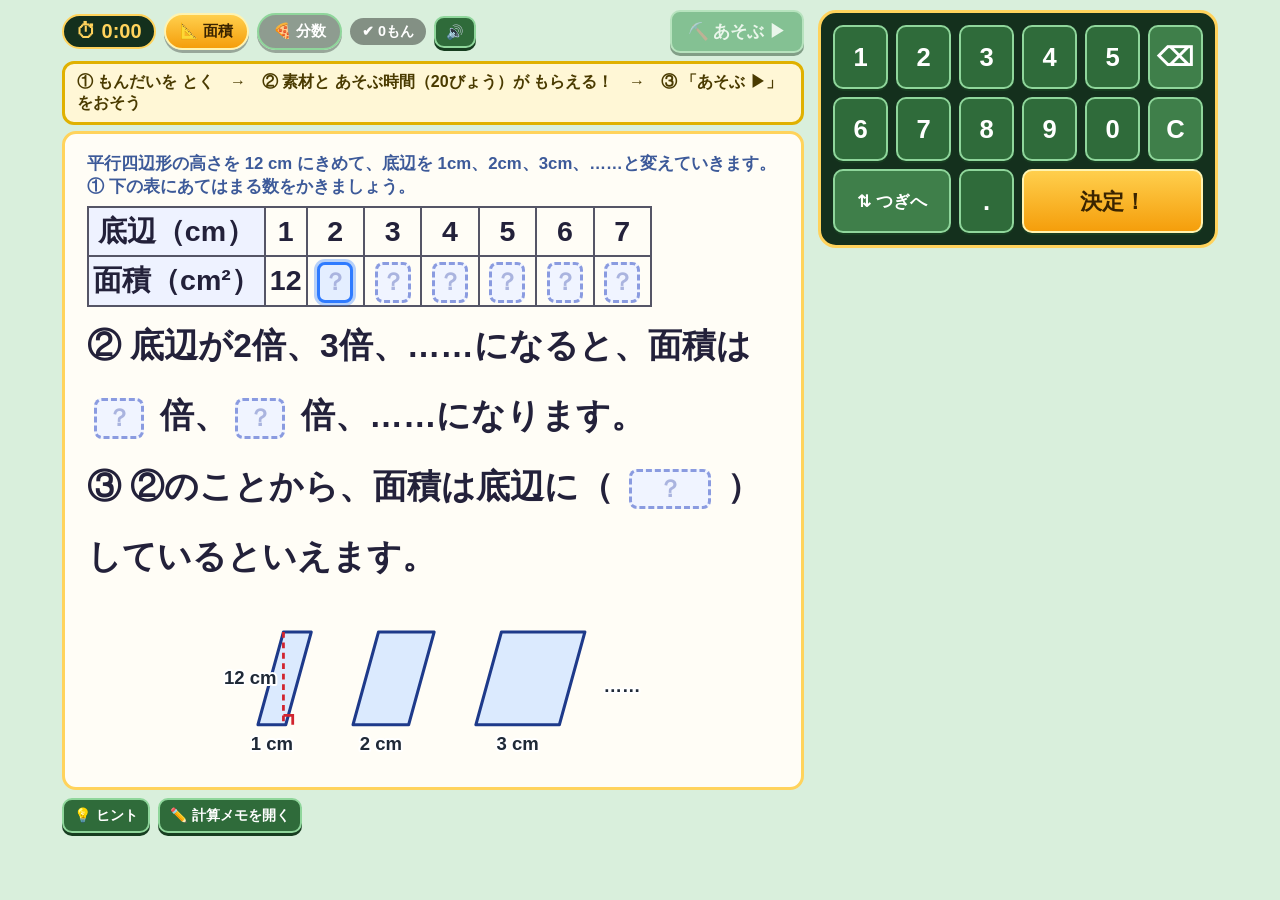
==== quiz/index.html @ 8e4e3032 "ブロックワールド2: Voxelcraftをもとに、算数でためる時間と素材のサバイバル版を作成 - 日本語化・タイトル簡単化・レシピ帳 - 算数(面積・分数)をiframeで重ね、正解で素材+20秒(" ====
<!DOCTYPE html>
<html lang="ja">
<head>
<meta charset="utf-8">
<meta name="viewport" content="width=device-width, initial-scale=1, viewport-fit=cover">
<title>BlockWorld2 もんだい</title>
<link rel="stylesheet" href="style.css">
</head>
<body>

<main id="app">

  <!-- もんだい：どんどん出る -->
  <section id="quiz" class="view active">
    <div class="q-top">
      <span class="mc-status pill big"></span>
      <button class="unit-tab" data-unit="area" type="button">📐 面積</button>
      <button class="unit-tab" data-unit="frac" type="button">🍕 分数</button>
      <span id="qCount" class="pill"></span>
      <span id="qWrong" class="pill review"></span>
      <button id="tSound" class="btn small" type="button" aria-label="効果音の切りかえ">🔊</button>
      <button id="goPlay" class="btn small green-btn" type="button">⛏️ あそぶ ▶</button>
    </div>
    <div id="qNote" class="note" hidden>① もんだいを とく　→　② 素材と あそぶ時間（20びょう）が もらえる！　→　③ 「あそぶ ▶」をおそう</div>
    <div class="card q-card">
      <div id="badge" class="badge" hidden>🔁 ふくしゅう（まえに まちがえた問題）</div>
      <div id="inst" class="inst"></div>
      <div id="stem" class="stem"></div>
      <div id="vis" class="vis"></div>
    </div>
    <div class="actions">
      <button id="hintBtn" class="btn small" type="button">💡 ヒント</button>
      <button id="memoBtn" class="btn small" type="button">✏️ 計算メモを開く</button>
    </div>
    <div id="hintBox" class="card hint" hidden></div>
    <div id="fb" class="feedback" hidden></div>
  </section>

</main>

<!-- 画面下部：算数パッド -->
<div id="pad" aria-label="入力パッド">
  <div id="choices" class="choices" hidden></div>
  <div class="keys">
    <button type="button" data-k="1">1</button><button type="button" data-k="2">2</button><button type="button" data-k="3">3</button>
    <button type="button" data-k="4">4</button><button type="button" data-k="5">5</button><button type="button" data-k="bs" class="fn" aria-label="1文字消す">⌫</button>
    <button type="button" data-k="6">6</button><button type="button" data-k="7">7</button><button type="button" data-k="8">8</button>
    <button type="button" data-k="9">9</button><button type="button" data-k="0">0</button><button type="button" data-k="clr" class="fn" aria-label="クリア">C</button>
    <button type="button" data-k="swap" class="fn wide2">⇅ つぎへ</button>
    <button type="button" data-k="." class="dot">.</button>
    <button type="button" data-k="enter" id="enter" class="enter wide3">決定！</button>
  </div>
</div>

<!-- 手書きメモ -->
<div id="memo" hidden>
  <div class="memo-bar">
    <button id="memoPen" class="btn small on" type="button">✏️ えんぴつ</button>
    <button id="memoEr" class="btn small" type="button">🧽 消しゴム</button>
    <button id="memoClr" class="btn small" type="button">🗑️ 全消去</button>
    <button id="memoClose" class="btn small" type="button">✖ とじる</button>
  </div>
  <canvas id="memoCv"></canvas>
</div>

<script src="app.js"></script>
</body>
</html>
---- quiz/style.css ----
/* BlockWorld */
:root {
  --bg1: #14301d; --bg2: #2f7a3f; --gold: #ffd35c; --ink: #23213a; --card: #fffdf6;
  --blue: #2f7bff; --red: #e5484d; --green: #22a55b; --padh: 0px;
  font-size: 16px;
}
* { box-sizing: border-box; }
[hidden] { display: none !important; }
html, body { margin: 0; }
body {
  font-family: "Hiragino Maru Gothic ProN", "Yu Gothic UI", "Meiryo", "Noto Sans JP", sans-serif;
  color: #fff; background: linear-gradient(#7ec8ff 0, #bfe6ff 30%, #4c9a52 30%, #2c6a36 100%) fixed;
  min-height: 100vh; padding-bottom: calc(var(--padh) + 16px); -webkit-text-size-adjust: 100%;
}
button { font: inherit; cursor: pointer; }
a { color: inherit; }
#app { max-width: 820px; margin: 0 auto; padding: 14px; }
.view { display: none; }
.view.active { display: block; }

/* ボタン */
.btn { background: #2f6b3a; color: #fff; border: 2px solid #8fd69b; border-radius: 12px; padding: 10px 14px; font-weight: 700; box-shadow: 0 3px 0 #173d20; text-decoration: none; display: inline-block; }
.btn:active { transform: translateY(2px); box-shadow: 0 1px 0 #173d20; }
.btn.small { padding: 6px 10px; font-size: .88rem; border-radius: 10px; }
.btn.on { outline: 3px solid var(--gold); }
.green-btn { background: #1f8a3b; }
.icon { background: rgba(0, 0, 0, .35); color: #fff; border: 1px solid rgba(255, 255, 255, .5); border-radius: 8px; width: 38px; height: 38px; font-size: 1.1rem; padding: 0; }
.pill { background: rgba(0, 0, 0, .4); border-radius: 999px; padding: 4px 12px; font-weight: 800; font-size: .9rem; white-space: nowrap; }
.pill.green { background: #1f8a3b; }
.pill.review { background: #b45309; }

/* はじめの画面 */
#start { text-align: center; padding-top: 18px; }
h1 { font-size: clamp(2.2rem, 10vw, 3.6rem); margin: .1em 0; color: #fff; text-shadow: 0 4px 0 #1b4a24, 0 0 18px rgba(0, 0, 0, .4); }
.lead { font-weight: 700; line-height: 1.7; text-shadow: 0 1px 4px rgba(0, 0, 0, .6); }
.status-pill { display: inline-block; font-size: 1.15rem; background: rgba(0, 0, 0, .45); border-radius: 999px; padding: 6px 18px; font-weight: 800; }
.note { font-weight: 700; text-shadow: 0 1px 4px rgba(0, 0, 0, .6); }
.choices2 { display: grid; gap: 14px; margin: 18px auto; max-width: 520px; }
.big-btn { display: flex; flex-direction: column; align-items: center; gap: 2px; padding: 22px 14px; border-radius: 18px; border: 4px solid #fff; color: #fff; text-decoration: none; font: inherit; box-shadow: 0 6px 0 rgba(0, 0, 0, .35); cursor: pointer; }
.big-btn:active { transform: translateY(3px); box-shadow: 0 3px 0 rgba(0, 0, 0, .35); }
.big-btn b { font-size: 1.5rem; }
.big-btn small { font-size: .9rem; opacity: .95; }
.big-btn .bi { font-size: 2.6rem; }
.big-btn.quiz { background: linear-gradient(#5b8cff, #2f56c9); }
.big-btn.play { background: linear-gradient(#35b24f, #1d7a31); }

/* もんだい */
.q-top { display: flex; flex-wrap: wrap; gap: 8px; align-items: center; margin-bottom: 8px; }
.q-top .green-btn { margin-left: auto; }
.card { background: rgba(255, 255, 255, .14); border: 1px solid rgba(255, 255, 255, .3); border-radius: 14px; padding: 12px 14px; margin: 10px 0; }
.q-card { background: var(--card); color: var(--ink); border: 3px solid var(--gold); padding: 14px; }
.badge { display: inline-block; background: #b45309; color: #fff; border-radius: 999px; padding: 2px 12px; font-weight: 800; font-size: .85rem; margin-bottom: 6px; }
.inst { font-size: .95rem; font-weight: 700; color: #3d5a99; margin-bottom: 8px; }
.stem { font-size: 1.35rem; line-height: 2.2; font-weight: 700; display: block; }
.vis { margin-top: 10px; text-align: center; }
.viz { width: 100%; max-width: 420px; height: auto; }
.viz.small { max-width: 280px; }
.svt { font-size: 13px; fill: #223; font-weight: 700; } .svt.big { font-size: 15px; } .svt.w { fill: #fff; }
.nlwrap { overflow-x: auto; }
.numline { min-width: 560px; max-width: none; }
.mk { cursor: pointer; } .mkp { fill: #e5484d; } .mkc { fill: #fff; stroke: #e5484d; stroke-width: 2.5; } .mkt { font-size: 15px; font-weight: 800; fill: #b02a30; }
.mk:hover .mkc, .mk:focus .mkc { fill: #ffe6e6; } .mk.sel .mkc { fill: #e5484d; } .mk.sel .mkt { fill: #fff; } .mk:focus { outline: none; }
.cakeline { font-weight: 700; margin-bottom: 4px; }
.golem { display: inline-block; text-align: center; }
.golem-face { font-size: 3.2rem; }
.armor { background: #3a3a4e; color: #fff; border-radius: 10px; padding: 4px 14px; border: 2px solid #aab; }
.scale { display: flex; justify-content: center; align-items: center; gap: 14px; font-size: 1.2rem; }
.scale .pan { background: #fff4c4; border: 2px solid #c9a227; border-radius: 10px; padding: 4px 12px; }
.beam { font-size: 2.2rem; }
.fusion { font-size: 1.2rem; } .fusion .plus { margin: 0 .6em; }
.small-note { font-size: .82rem; color: #3d5a99; font-weight: 700; }

/* 分数の表示 */
.frac { display: inline-flex; flex-direction: column; align-items: center; vertical-align: middle; margin: 0 .18em; line-height: 1.25; }
.frac > .num, .frac > .den { padding: 0 .2em; display: flex; justify-content: center; align-items: center; min-width: 1.2em; }
.frac > .bar { align-self: stretch; height: 3px; background: currentColor; border-radius: 2px; margin: 1px 0; }
.mixed { display: inline-flex; align-items: center; vertical-align: middle; margin: 0 .15em; }
.mixed > .whole { margin-right: .08em; }
.txt { display: inline; }

/* 入力スロット */
.fld { display: inline-flex; flex-direction: column; align-items: center; vertical-align: middle; margin: 0 .2em; line-height: 1.2; }
.fld.t-frac { flex-direction: row; flex-wrap: wrap; justify-content: center; }
.fld.t-frac .mxtog { flex: 0 0 100%; margin-bottom: 4px; }
.frow { display: inline-flex; align-items: center; }
.fld .unit { margin-left: .3em; font-size: 1rem; }
.slot { display: inline-flex; align-items: center; justify-content: center; min-width: 2.1em; height: 1.7em; padding: 0 .2em; border: 3px dashed #8a9be0; border-radius: 8px; background: #f0f4ff; color: #12306b; font-weight: 800; cursor: pointer; font-size: 1.2rem; vertical-align: middle; }
.slot.wide { min-width: 3.4em; padding: 0 .5em; }
.slot.empty::after { content: "？"; color: #aab4df; }
.slot.active { border: 3px solid var(--blue); background: #e4eeff; box-shadow: 0 0 0 3px rgba(47, 123, 255, .35); }
.slot[hidden] { display: none; }
.whole-slot { margin-right: .3em; }
.frac .slot { min-width: 2.3em; }
.fld.good .slot { border-color: var(--green); background: #e5f8ec; }
.fld.bad .slot { border-color: var(--red); background: #ffeaea; animation: shake .35s; }
@keyframes shake { 25% { transform: translateX(-4px); } 75% { transform: translateX(4px); } }
.mxtog { font-size: .75rem; background: #fff; color: #2f4a99; border: 2px solid #8a9be0; border-radius: 999px; padding: 2px 10px; font-weight: 700; }
.mxtog.on { background: #2f4a99; color: #fff; }
.wtext { font: inherit; width: 7em; padding: 3px 8px; border: 3px dashed #8a9be0; border-radius: 8px; background: #f0f4ff; font-weight: 800; color: #12306b; }

.actions { display: flex; gap: 8px; flex-wrap: wrap; margin: 10px 0; }
.hint { background: #fff8d6; color: var(--ink); border-color: #e0b100; }
.hint .viz { margin-top: 6px; }
.feedback { border-radius: 14px; padding: 10px 14px; margin: 10px 0; font-weight: 700; line-height: 1.7; color: var(--ink); }
.feedback.good { background: #dcfce7; border: 3px solid var(--green); }
.feedback.bad { background: #ffe4e4; border: 3px solid var(--red); }
.feedback.soft, .feedback.warn { background: #fff4d0; border: 3px solid #f0a500; }
.fb-title { font-size: 1.1rem; }
.sol { font-weight: 600; background: rgba(255, 255, 255, .6); border-radius: 8px; padding: 4px 8px; margin-top: 4px; }
.mc-gain { background: #e9ffe9; border-radius: 8px; padding: 2px 8px; margin: 4px 0; font-weight: 800; color: #1d5e2d; }

/* パッド */
#pad { position: fixed; left: 0; right: 0; bottom: 0; z-index: 40; background: rgba(12, 30, 18, .97); border-top: 3px solid var(--gold); padding: 6px 8px calc(6px + env(safe-area-inset-bottom)); display: none; }
body.quizzing #pad { display: block; }
.choices { display: flex; flex-wrap: wrap; gap: 6px; justify-content: center; margin: 0 auto 6px; max-width: 700px; }
.chip { background: #fff; color: #1d4a2a; border: 2px solid var(--gold); border-radius: 999px; padding: 6px 14px; font-weight: 800; font-size: 1rem; }
.chip.big { min-width: 3.2em; font-size: 1.4rem; padding: 4px 16px; }
.chip:active { background: #ffe9a8; }
.keys { display: grid; grid-template-columns: repeat(6, 1fr); gap: 5px; max-width: 700px; margin: 0 auto; }
.keys button { height: 44px; border-radius: 10px; border: 2px solid #8fd69b; background: #2f6b3a; color: #fff; font-size: 1.3rem; font-weight: 800; box-shadow: 0 2px 0 #173d20; padding: 0; }
.keys button:active { transform: translateY(2px); }
.keys .fn { background: #3f7f4a; font-size: 1.1rem; }
.keys .wide2 { grid-column: span 2; font-size: .95rem; }
.keys .wide3 { grid-column: span 3; }
.keys .enter { background: linear-gradient(#ffcf4d, #f59e0b); color: #3a2400; border-color: #fff3b0; font-size: 1.15rem; }
#pad.nonum .keys button[data-k]:not([data-k=swap]):not([data-k=enter]):not([data-k=bs]):not([data-k=clr]) { opacity: .3; pointer-events: none; }
#pad.nodot .keys .dot { opacity: .3; pointer-events: none; }

/* メモ */
#memo { position: fixed; left: 0; right: 0; top: 0; bottom: var(--padh); z-index: 35; background: rgba(255, 255, 255, .72); }
.memo-bar { position: absolute; top: 6px; left: 6px; right: 6px; display: flex; gap: 6px; flex-wrap: wrap; z-index: 2; }
#memoCv { width: 100%; height: 100%; touch-action: none; display: block; cursor: crosshair; }

@media (max-width: 480px) {
  .stem { font-size: 1.1rem; line-height: 2.1; }
  .keys button { height: 40px; }
}

/* 横に広い画面（パソコン・タブレット横向き）：
   テンキーを右の「カード」にして、問題を左いっぱいに大きく出す。
   すき間が出ないように、全体を中央の幅 1180px に収める。スクロールなしで問題とテンキーが同時に見える。 */
@media (min-width: 760px) {
  :root { --padw: 400px; --wrap: 1180px; }
  body.quizzing { padding-bottom: 12px; background: #d9efdc; }
  body.quizzing #app { max-width: var(--wrap); margin: 0 auto; padding: 10px calc(var(--padw) + 26px) 10px 12px; }
  body.quizzing #quiz { max-width: none; }
  body.quizzing .q-top { margin-bottom: 8px; }
  body.quizzing .q-card { margin: 0; padding: 18px 22px; }
  body.quizzing .stem { font-size: 2.1rem; line-height: 2.1; }
  body.quizzing .inst { font-size: 1.05rem; }
  body.quizzing .slot { font-size: 1.5rem; }
  body.quizzing .actions { margin: 8px 0; }
  body.quizzing .hint, body.quizzing .feedback { margin: 8px 0; }

  body.quizzing #pad {
    display: flex; flex-direction: column; gap: 8px;
    left: auto; bottom: auto; top: 10px;
    right: max(12px, calc((100vw - var(--wrap)) / 2 + 12px));
    width: var(--padw);
    border: 3px solid var(--gold); border-radius: 18px; background: #14301d;
    padding: 12px;
  }
  body.quizzing #pad .choices { max-width: none; margin: 0; }
  body.quizzing #pad .keys { max-width: none; width: 100%; gap: 8px; margin: 0; }
  body.quizzing #pad .keys button { height: 64px; font-size: 1.6rem; }
  body.quizzing #pad .keys .wide2 { font-size: 1.05rem; }
  body.quizzing #pad .keys .enter { font-size: 1.4rem; }
  body.quizzing #memo { right: calc(max(12px, (100vw - var(--wrap)) / 2 + 12px) + var(--padw) + 6px); bottom: 0; }
}
@media (min-width: 760px) and (max-height: 700px) {
  :root { --padw: 360px; }
  body.quizzing #pad .keys button { height: 50px; }
  body.quizzing .stem { font-size: 1.8rem; line-height: 1.9; }
  body.quizzing .q-card { padding: 12px 18px; }
}
.pill:empty { display: none; }
/* 新しいバージョンのお知らせ */
.update-bar { position: fixed; left: 50%; bottom: calc(var(--padh) + 16px); transform: translateX(-50%); z-index: 9999; display: flex; align-items: center; gap: 12px; padding: 10px 16px; background: #1e293b; color: #fff; border: 2px solid #fde047; border-radius: 999px; box-shadow: 0 6px 20px rgba(0, 0, 0, .35); font-weight: 700; white-space: nowrap; }
@media (min-width: 760px) { .update-bar { bottom: 16px; } }
.pill.unit { background: #2f56c9; }

/* 単元の切りかえ（スタート画面） */
.unit-tabs { display: flex; gap: 10px; justify-content: center; margin: 14px auto 0; max-width: 520px; }
.unit-tab { flex: 1; display: flex; flex-direction: column; align-items: center; gap: 0; padding: 10px 8px; border-radius: 14px; border: 3px solid rgba(255, 255, 255, .6); background: rgba(0, 0, 0, .35); color: #fff; font: inherit; box-shadow: 0 4px 0 rgba(0, 0, 0, .3); }
.unit-tab b { font-size: 1.1rem; }
.unit-tab small { font-size: .78rem; opacity: .9; }
.unit-tab.on { background: linear-gradient(#ffcf4d, #f59e0b); color: #3a2400; border-color: #fff3b0; }

/* 「10. 面積」の図・表 */
.viz.area { max-width: 480px; }
.ar-shape { fill: #dbeafe; stroke: #1e3a8a; stroke-width: 2.6; stroke-linejoin: round; }
.ar-pent { fill: rgba(219, 234, 254, .55); stroke: #1e3a8a; stroke-width: 3.4; stroke-linejoin: round; }
.ar-s { stroke: #1e3a8a; stroke-width: 2.2; }
.ar-dim { stroke: #1e3a8a; stroke-width: 2.2; }
.ar-h { stroke: #d1242f; stroke-width: 2.4; stroke-dasharray: 5 4; fill: none; }
.ar-d { stroke: #64748b; stroke-width: 1.6; stroke-dasharray: 3 4; fill: none; }
.ar-ra { stroke: #d1242f; stroke-width: 2.4; fill: none; }
.ar-grid { stroke: #b6c4d8; stroke-width: 1; }
.ar-unit { fill: #fff; stroke: #1e3a8a; stroke-width: 2; }
.ar-col { fill: rgba(251, 146, 60, .6); stroke: #9a3412; stroke-width: 2.4; stroke-linejoin: round; }
.ar-white { fill: #fff; stroke: #334155; stroke-width: 2.4; stroke-linejoin: round; }
.ar-t1 { fill: rgba(253, 224, 71, .5); } .ar-t2 { fill: rgba(74, 222, 128, .45); } .ar-t3 { fill: rgba(96, 165, 250, .45); }
.ar-t { font-size: 16px; font-weight: 800; fill: #1f2937; paint-order: stroke; stroke: #fff; stroke-width: 3.5px; stroke-linejoin: round; }
.tblwrap { overflow-x: auto; margin: 4px 0; }
.ptbl { border-collapse: collapse; font-size: .85em; line-height: 1.5; }
.ptbl th, .ptbl td { border: 2px solid #556; padding: 2px 6px; text-align: center; white-space: nowrap; }
.ptbl th { background: #eef2ff; }
.ptbl .slot { min-width: 1.5em; font-size: .95rem; padding: 0 .1em; }
.ptbl th, .ptbl td { padding: 2px 4px; }
.fld.t-num, .fld.t-sel { flex-direction: row; align-items: center; }

/* ---- BlockWorld2：ゲームに重ねて出す画面用の上書き ---- */
body { background: #d9efdc; }
.pill.big { font-size: 1.25rem; background: #14301d; color: #ffd35c; border: 2px solid #ffd35c; }
.q-top .unit-tab { flex: none; flex-direction: row; padding: 6px 14px; border-radius: 999px; border: 2px solid #8fd69b; font-weight: 800; font-size: .95rem; box-shadow: 0 3px 0 rgba(0,0,0,.3); }
.q-top .unit-tab.on { border-color: #fff3b0; }
.q-top .green-btn { margin-left: auto; font-size: 1.05rem; padding: 8px 16px; }
#qNote { background: #fff7d6; color: #4a3b00; border: 3px solid #e0b100; border-radius: 12px; padding: 8px 12px; margin: 6px 0; text-shadow: none; font-weight: 800; }
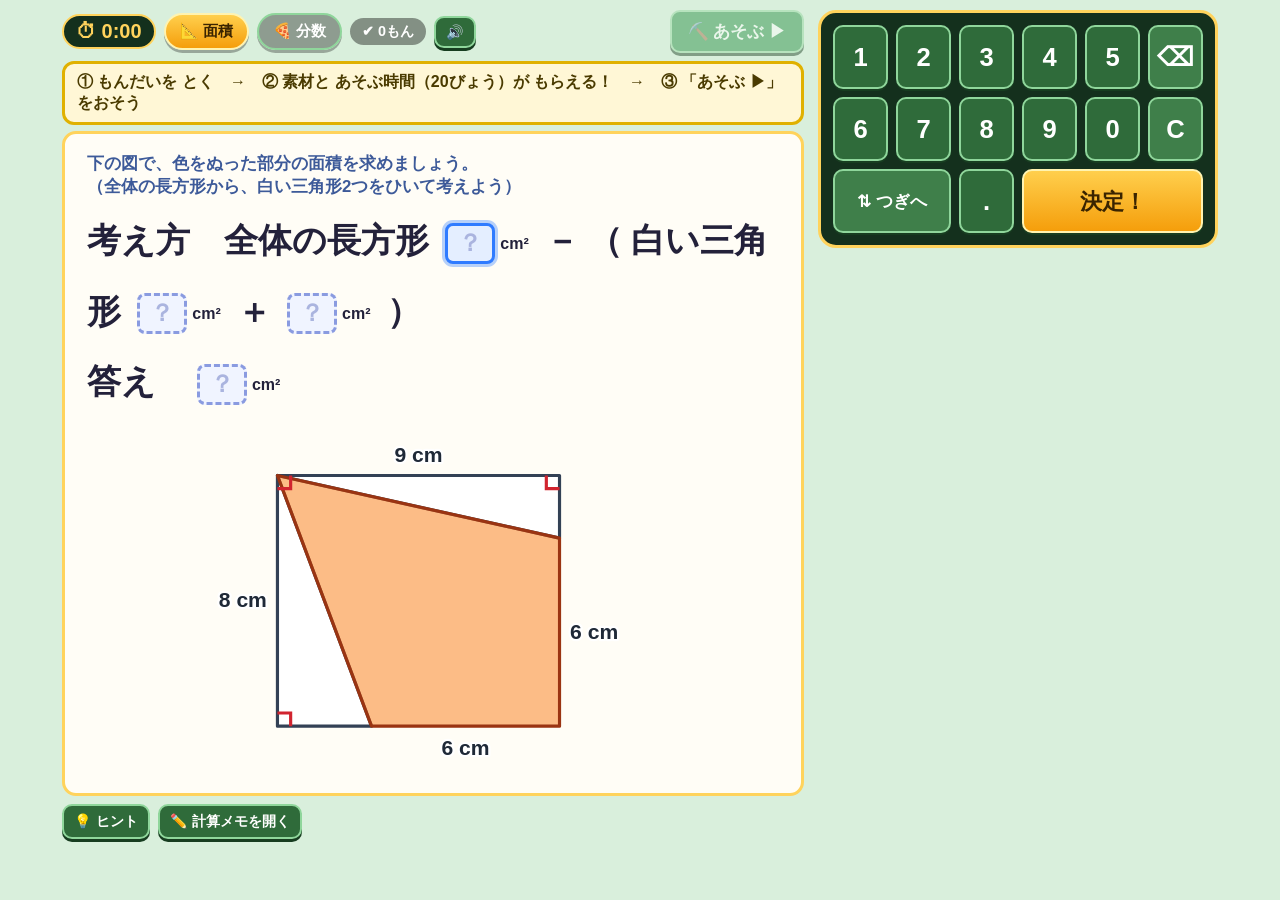
==== commit 9f710b20: "自動更新を強化: 読みこんだページ自身の署名と比べる/毎回ちがうURLで再読みこみ/quizもキャッシュ回避 Co-Authored-By: Claude Sonnet 5.5 <noreply@an" ====
--- a/quiz/index.html
+++ b/quiz/index.html
@@ -4,7 +4,7 @@
 <meta charset="utf-8">
 <meta name="viewport" content="width=device-width, initial-scale=1, viewport-fit=cover">
 <title>BlockWorld2 もんだい</title>
-<link rel="stylesheet" href="style.css">
+<script>var V = encodeURIComponent(location.search || Date.now()); document.write('<link rel="stylesheet" href="style.css?' + V + '">');</script>
 </head>
 <body>
 
@@ -63,6 +63,6 @@
   <canvas id="memoCv"></canvas>
 </div>
 
-<script src="app.js"></script>
+<script>document.write('<script src="app.js?' + V + '"><\/script>');</script>
 </body>
 </html>
